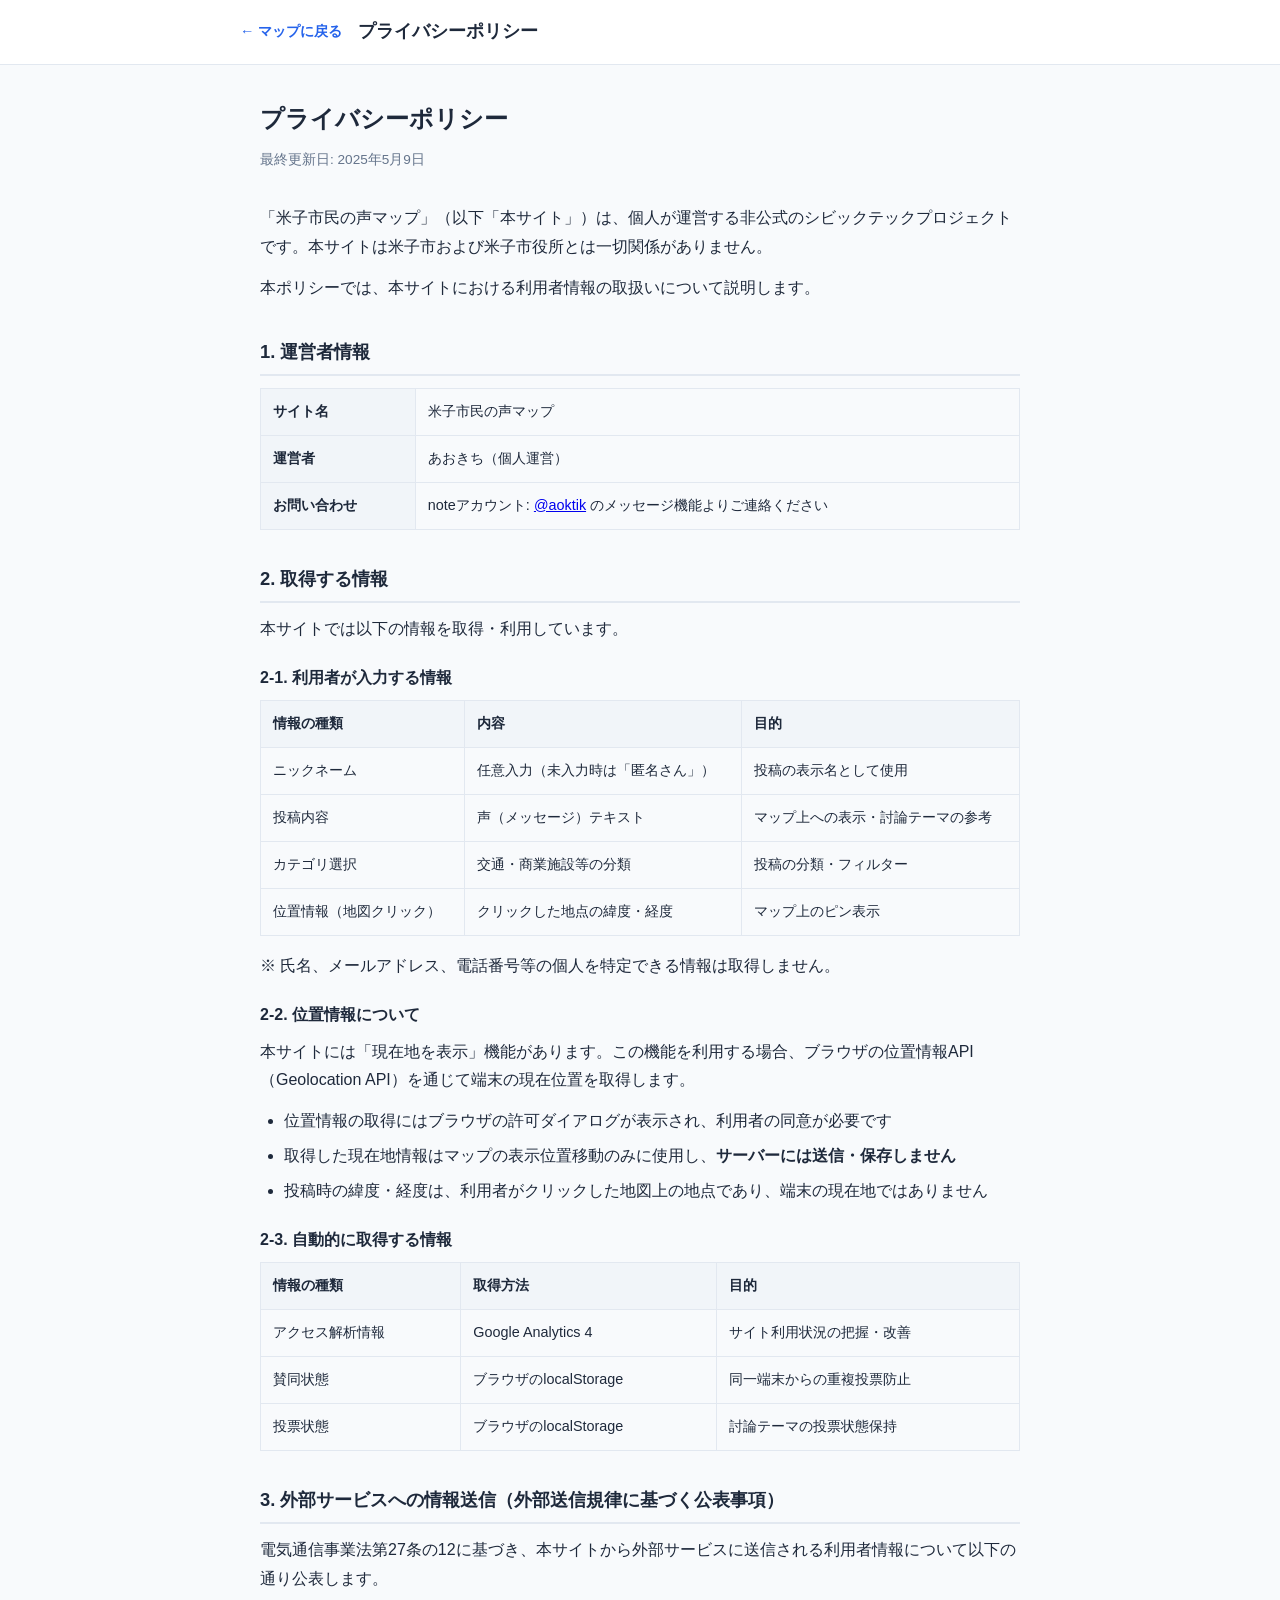
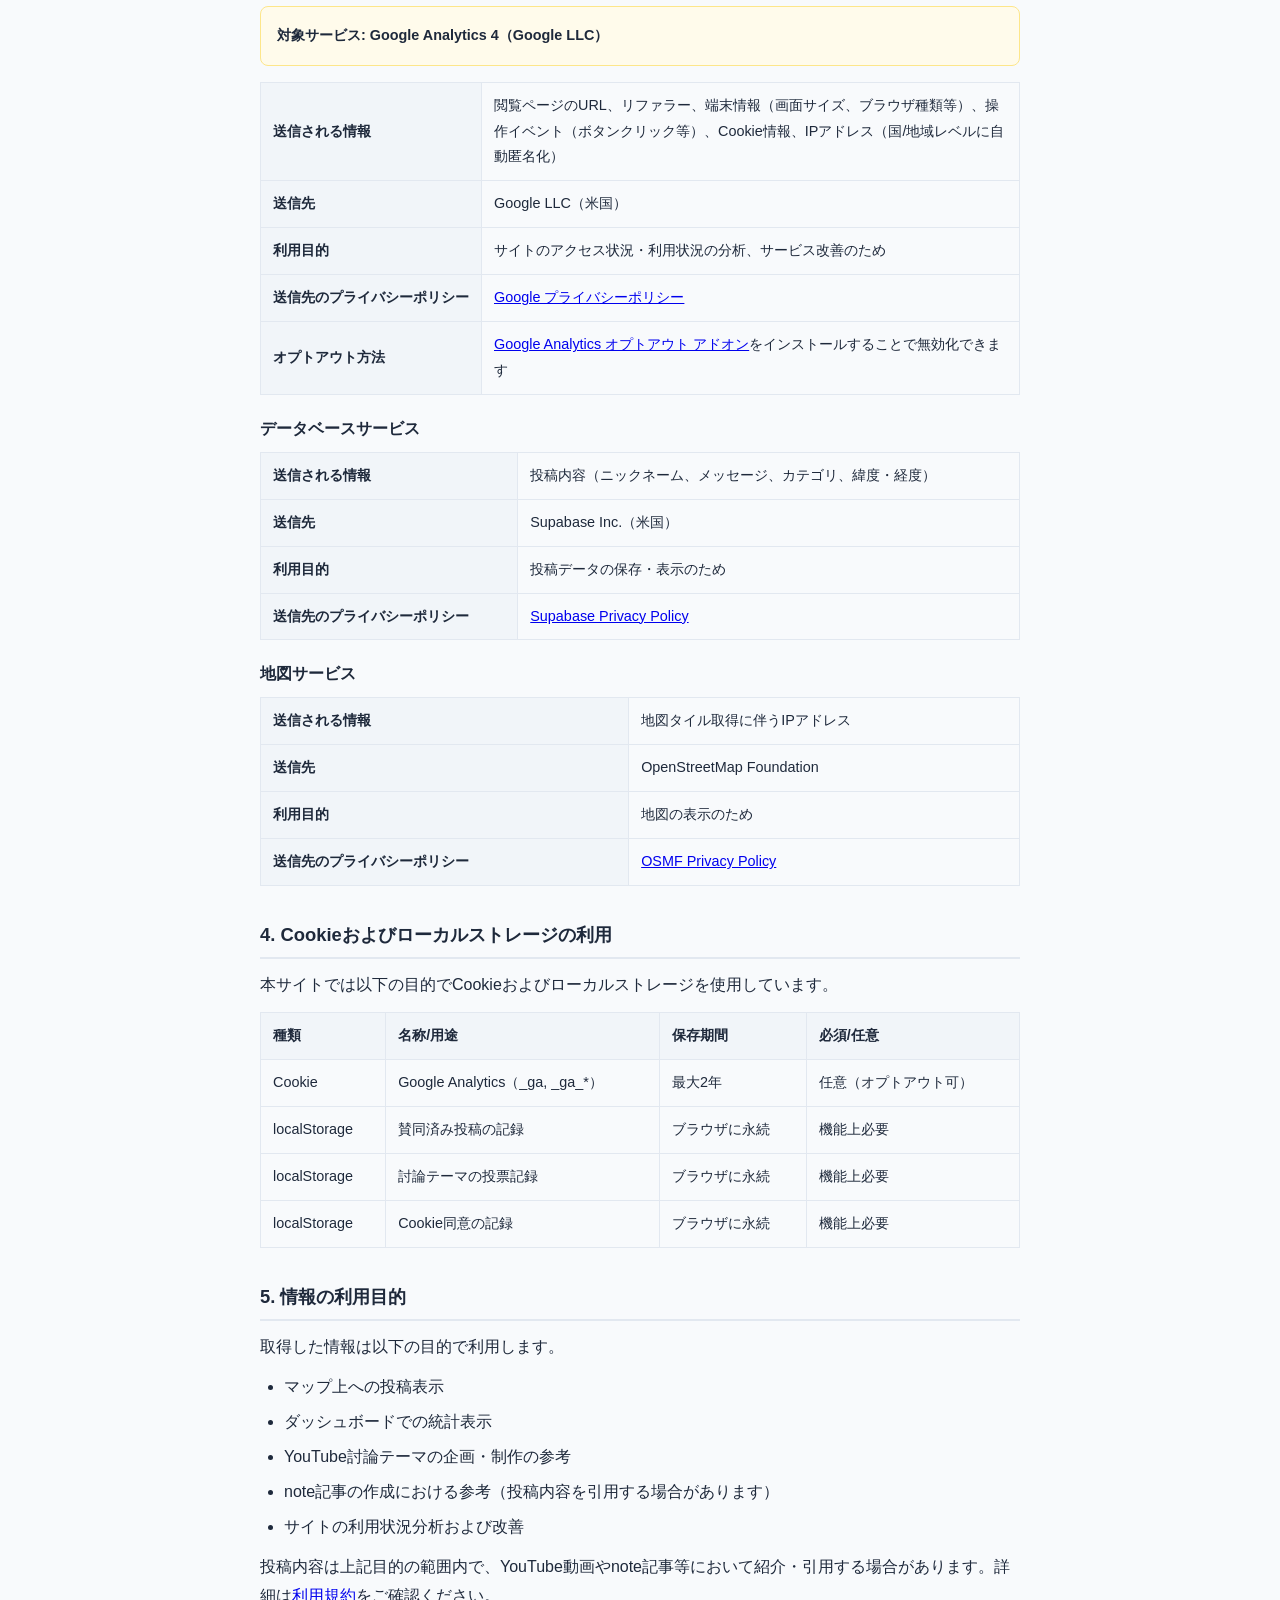
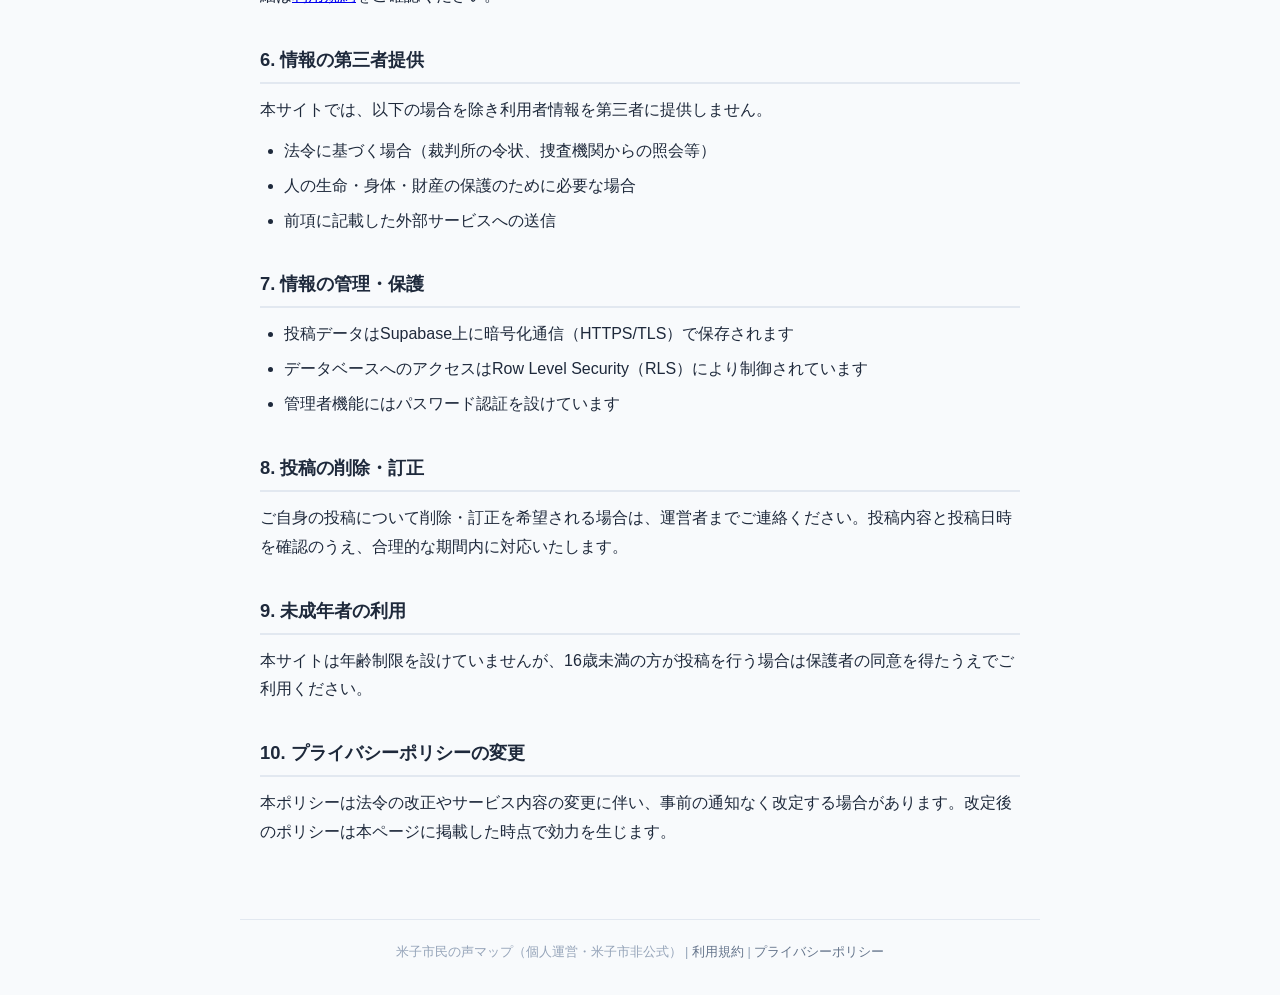
==== privacy.html @ 8576cb96 "Add legal compliance: privacy policy, terms, cookie consent, report feature - Create privacy.html co" ====
<!DOCTYPE html>
<html lang="ja">
<head>
  <meta charset="UTF-8">
  <meta name="viewport" content="width=device-width, initial-scale=1.0">
  <meta http-equiv="X-Content-Type-Options" content="nosniff">
  <meta name="referrer" content="no-referrer">
  <title>プライバシーポリシー | 米子市民の声マップ</title>
  <style>
    * { margin: 0; padding: 0; box-sizing: border-box; }
    body {
      font-family: -apple-system, BlinkMacSystemFont, "Hiragino Sans", "Hiragino Kaku Gothic ProN", Meiryo, sans-serif;
      background: #f8fafc;
      color: #1e293b;
      line-height: 1.8;
    }
    .page-header {
      background: #fff;
      border-bottom: 1px solid #e2e8f0;
      padding: 16px 20px;
    }
    .page-header-inner {
      max-width: 800px;
      margin: 0 auto;
      display: flex;
      align-items: center;
      gap: 16px;
    }
    .back-link {
      color: #2563eb;
      text-decoration: none;
      font-size: 0.9rem;
      font-weight: 600;
      white-space: nowrap;
    }
    .back-link:hover { text-decoration: underline; }
    .page-title {
      font-size: 1.1rem;
      font-weight: 700;
    }
    .content {
      max-width: 800px;
      margin: 0 auto;
      padding: 32px 20px 60px;
    }
    h1 {
      font-size: 1.5rem;
      font-weight: 800;
      margin-bottom: 8px;
    }
    .last-updated {
      font-size: 0.85rem;
      color: #64748b;
      margin-bottom: 32px;
    }
    h2 {
      font-size: 1.15rem;
      font-weight: 700;
      margin-top: 32px;
      margin-bottom: 12px;
      padding-bottom: 6px;
      border-bottom: 2px solid #e2e8f0;
    }
    h3 {
      font-size: 1rem;
      font-weight: 700;
      margin-top: 20px;
      margin-bottom: 8px;
    }
    p { margin-bottom: 12px; }
    ul, ol {
      margin-bottom: 12px;
      padding-left: 24px;
    }
    li { margin-bottom: 6px; }
    table {
      width: 100%;
      border-collapse: collapse;
      margin-bottom: 16px;
      font-size: 0.9rem;
    }
    th, td {
      border: 1px solid #e2e8f0;
      padding: 10px 12px;
      text-align: left;
    }
    th {
      background: #f1f5f9;
      font-weight: 700;
      white-space: nowrap;
    }
    .notice {
      background: #fffbeb;
      border: 1px solid #fde68a;
      border-radius: 8px;
      padding: 16px;
      margin-bottom: 16px;
      font-size: 0.9rem;
    }
    .footer-legal {
      max-width: 800px;
      margin: 0 auto;
      padding: 20px;
      text-align: center;
      font-size: 0.8rem;
      color: #94a3b8;
      border-top: 1px solid #e2e8f0;
    }
    .footer-legal a {
      color: #64748b;
      text-decoration: none;
    }
    .footer-legal a:hover { text-decoration: underline; }

    @media (max-width: 768px) {
      h1 { font-size: 1.25rem; }
      h2 { font-size: 1.05rem; }
      .content { padding: 24px 16px 48px; }
      table { font-size: 0.82rem; }
      th, td { padding: 8px; }
    }
  </style>
</head>
<body>
  <header class="page-header">
    <div class="page-header-inner">
      <a href="index.html" class="back-link">← マップに戻る</a>
      <span class="page-title">プライバシーポリシー</span>
    </div>
  </header>

  <main class="content">
    <h1>プライバシーポリシー</h1>
    <p class="last-updated">最終更新日: 2025年5月9日</p>

    <p>「米子市民の声マップ」（以下「本サイト」）は、個人が運営する非公式のシビックテックプロジェクトです。本サイトは米子市および米子市役所とは一切関係がありません。</p>
    <p>本ポリシーでは、本サイトにおける利用者情報の取扱いについて説明します。</p>

    <h2>1. 運営者情報</h2>
    <table>
      <tr><th>サイト名</th><td>米子市民の声マップ</td></tr>
      <tr><th>運営者</th><td>あおきち（個人運営）</td></tr>
      <tr><th>お問い合わせ</th><td>noteアカウント: <a href="https://note.com/aoktik" target="_blank" rel="noopener noreferrer">@aoktik</a> のメッセージ機能よりご連絡ください</td></tr>
    </table>

    <h2>2. 取得する情報</h2>
    <p>本サイトでは以下の情報を取得・利用しています。</p>

    <h3>2-1. 利用者が入力する情報</h3>
    <table>
      <tr><th>情報の種類</th><th>内容</th><th>目的</th></tr>
      <tr><td>ニックネーム</td><td>任意入力（未入力時は「匿名さん」）</td><td>投稿の表示名として使用</td></tr>
      <tr><td>投稿内容</td><td>声（メッセージ）テキスト</td><td>マップ上への表示・討論テーマの参考</td></tr>
      <tr><td>カテゴリ選択</td><td>交通・商業施設等の分類</td><td>投稿の分類・フィルター</td></tr>
      <tr><td>位置情報（地図クリック）</td><td>クリックした地点の緯度・経度</td><td>マップ上のピン表示</td></tr>
    </table>
    <p>※ 氏名、メールアドレス、電話番号等の個人を特定できる情報は取得しません。</p>

    <h3>2-2. 位置情報について</h3>
    <p>本サイトには「現在地を表示」機能があります。この機能を利用する場合、ブラウザの位置情報API（Geolocation API）を通じて端末の現在位置を取得します。</p>
    <ul>
      <li>位置情報の取得にはブラウザの許可ダイアログが表示され、利用者の同意が必要です</li>
      <li>取得した現在地情報はマップの表示位置移動のみに使用し、<strong>サーバーには送信・保存しません</strong></li>
      <li>投稿時の緯度・経度は、利用者がクリックした地図上の地点であり、端末の現在地ではありません</li>
    </ul>

    <h3>2-3. 自動的に取得する情報</h3>
    <table>
      <tr><th>情報の種類</th><th>取得方法</th><th>目的</th></tr>
      <tr><td>アクセス解析情報</td><td>Google Analytics 4</td><td>サイト利用状況の把握・改善</td></tr>
      <tr><td>賛同状態</td><td>ブラウザのlocalStorage</td><td>同一端末からの重複投票防止</td></tr>
      <tr><td>投票状態</td><td>ブラウザのlocalStorage</td><td>討論テーマの投票状態保持</td></tr>
    </table>

    <h2>3. 外部サービスへの情報送信（外部送信規律に基づく公表事項）</h2>
    <p>電気通信事業法第27条の12に基づき、本サイトから外部サービスに送信される利用者情報について以下の通り公表します。</p>

    <div class="notice">
      <strong>対象サービス: Google Analytics 4（Google LLC）</strong>
    </div>

    <table>
      <tr><th>送信される情報</th><td>閲覧ページのURL、リファラー、端末情報（画面サイズ、ブラウザ種類等）、操作イベント（ボタンクリック等）、Cookie情報、IPアドレス（国/地域レベルに自動匿名化）</td></tr>
      <tr><th>送信先</th><td>Google LLC（米国）</td></tr>
      <tr><th>利用目的</th><td>サイトのアクセス状況・利用状況の分析、サービス改善のため</td></tr>
      <tr><th>送信先のプライバシーポリシー</th><td><a href="https://policies.google.com/privacy" target="_blank" rel="noopener noreferrer">Google プライバシーポリシー</a></td></tr>
      <tr><th>オプトアウト方法</th><td><a href="https://tools.google.com/dlpage/gaoptout" target="_blank" rel="noopener noreferrer">Google Analytics オプトアウト アドオン</a>をインストールすることで無効化できます</td></tr>
    </table>

    <h3>データベースサービス</h3>
    <table>
      <tr><th>送信される情報</th><td>投稿内容（ニックネーム、メッセージ、カテゴリ、緯度・経度）</td></tr>
      <tr><th>送信先</th><td>Supabase Inc.（米国）</td></tr>
      <tr><th>利用目的</th><td>投稿データの保存・表示のため</td></tr>
      <tr><th>送信先のプライバシーポリシー</th><td><a href="https://supabase.com/privacy" target="_blank" rel="noopener noreferrer">Supabase Privacy Policy</a></td></tr>
    </table>

    <h3>地図サービス</h3>
    <table>
      <tr><th>送信される情報</th><td>地図タイル取得に伴うIPアドレス</td></tr>
      <tr><th>送信先</th><td>OpenStreetMap Foundation</td></tr>
      <tr><th>利用目的</th><td>地図の表示のため</td></tr>
      <tr><th>送信先のプライバシーポリシー</th><td><a href="https://wiki.osmfoundation.org/wiki/Privacy_Policy" target="_blank" rel="noopener noreferrer">OSMF Privacy Policy</a></td></tr>
    </table>

    <h2>4. Cookieおよびローカルストレージの利用</h2>
    <p>本サイトでは以下の目的でCookieおよびローカルストレージを使用しています。</p>
    <table>
      <tr><th>種類</th><th>名称/用途</th><th>保存期間</th><th>必須/任意</th></tr>
      <tr><td>Cookie</td><td>Google Analytics（_ga, _ga_*）</td><td>最大2年</td><td>任意（オプトアウト可）</td></tr>
      <tr><td>localStorage</td><td>賛同済み投稿の記録</td><td>ブラウザに永続</td><td>機能上必要</td></tr>
      <tr><td>localStorage</td><td>討論テーマの投票記録</td><td>ブラウザに永続</td><td>機能上必要</td></tr>
      <tr><td>localStorage</td><td>Cookie同意の記録</td><td>ブラウザに永続</td><td>機能上必要</td></tr>
    </table>

    <h2>5. 情報の利用目的</h2>
    <p>取得した情報は以下の目的で利用します。</p>
    <ul>
      <li>マップ上への投稿表示</li>
      <li>ダッシュボードでの統計表示</li>
      <li>YouTube討論テーマの企画・制作の参考</li>
      <li>note記事の作成における参考（投稿内容を引用する場合があります）</li>
      <li>サイトの利用状況分析および改善</li>
    </ul>
    <p>投稿内容は上記目的の範囲内で、YouTube動画やnote記事等において紹介・引用する場合があります。詳細は<a href="terms.html">利用規約</a>をご確認ください。</p>

    <h2>6. 情報の第三者提供</h2>
    <p>本サイトでは、以下の場合を除き利用者情報を第三者に提供しません。</p>
    <ul>
      <li>法令に基づく場合（裁判所の令状、捜査機関からの照会等）</li>
      <li>人の生命・身体・財産の保護のために必要な場合</li>
      <li>前項に記載した外部サービスへの送信</li>
    </ul>

    <h2>7. 情報の管理・保護</h2>
    <ul>
      <li>投稿データはSupabase上に暗号化通信（HTTPS/TLS）で保存されます</li>
      <li>データベースへのアクセスはRow Level Security（RLS）により制御されています</li>
      <li>管理者機能にはパスワード認証を設けています</li>
    </ul>

    <h2>8. 投稿の削除・訂正</h2>
    <p>ご自身の投稿について削除・訂正を希望される場合は、運営者までご連絡ください。投稿内容と投稿日時を確認のうえ、合理的な期間内に対応いたします。</p>

    <h2>9. 未成年者の利用</h2>
    <p>本サイトは年齢制限を設けていませんが、16歳未満の方が投稿を行う場合は保護者の同意を得たうえでご利用ください。</p>

    <h2>10. プライバシーポリシーの変更</h2>
    <p>本ポリシーは法令の改正やサービス内容の変更に伴い、事前の通知なく改定する場合があります。改定後のポリシーは本ページに掲載した時点で効力を生じます。</p>
  </main>

  <footer class="footer-legal">
    <p>米子市民の声マップ（個人運営・米子市非公式） | <a href="terms.html">利用規約</a> | <a href="privacy.html">プライバシーポリシー</a></p>
  </footer>
</body>
</html>
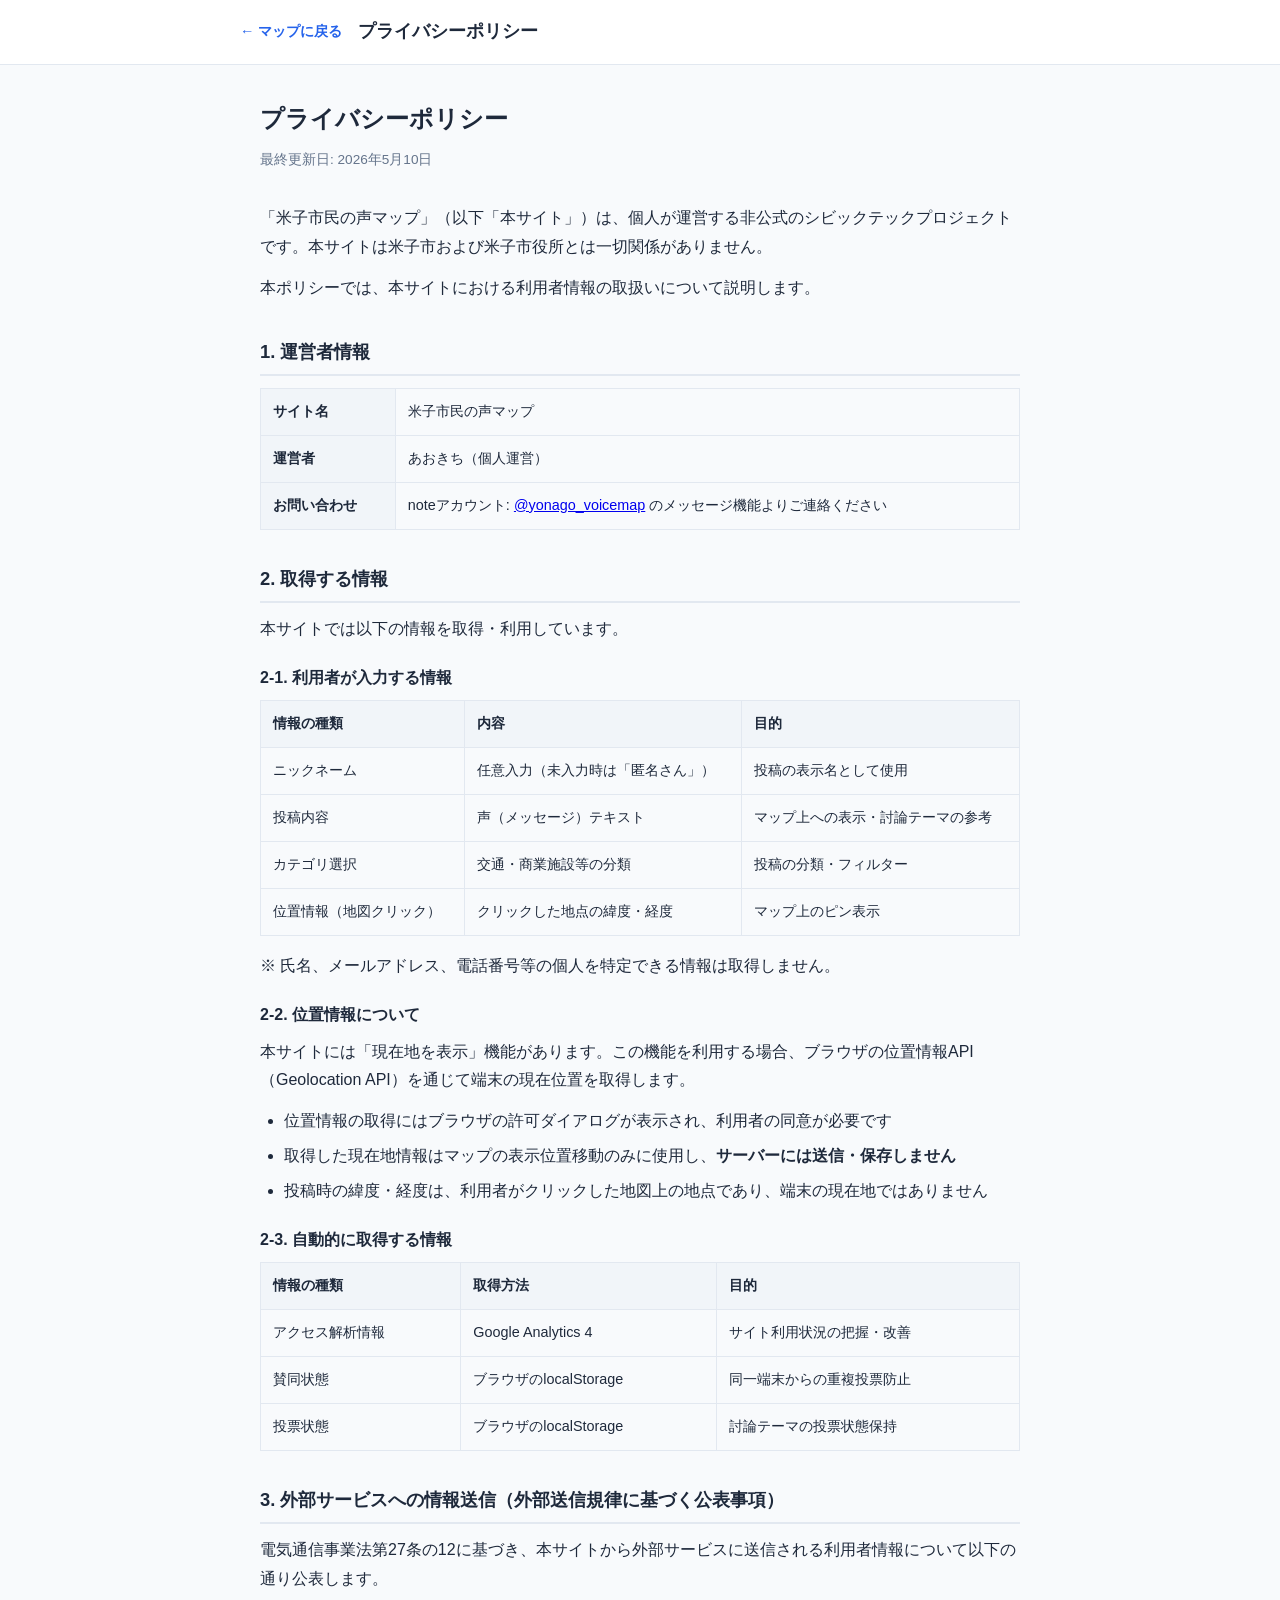
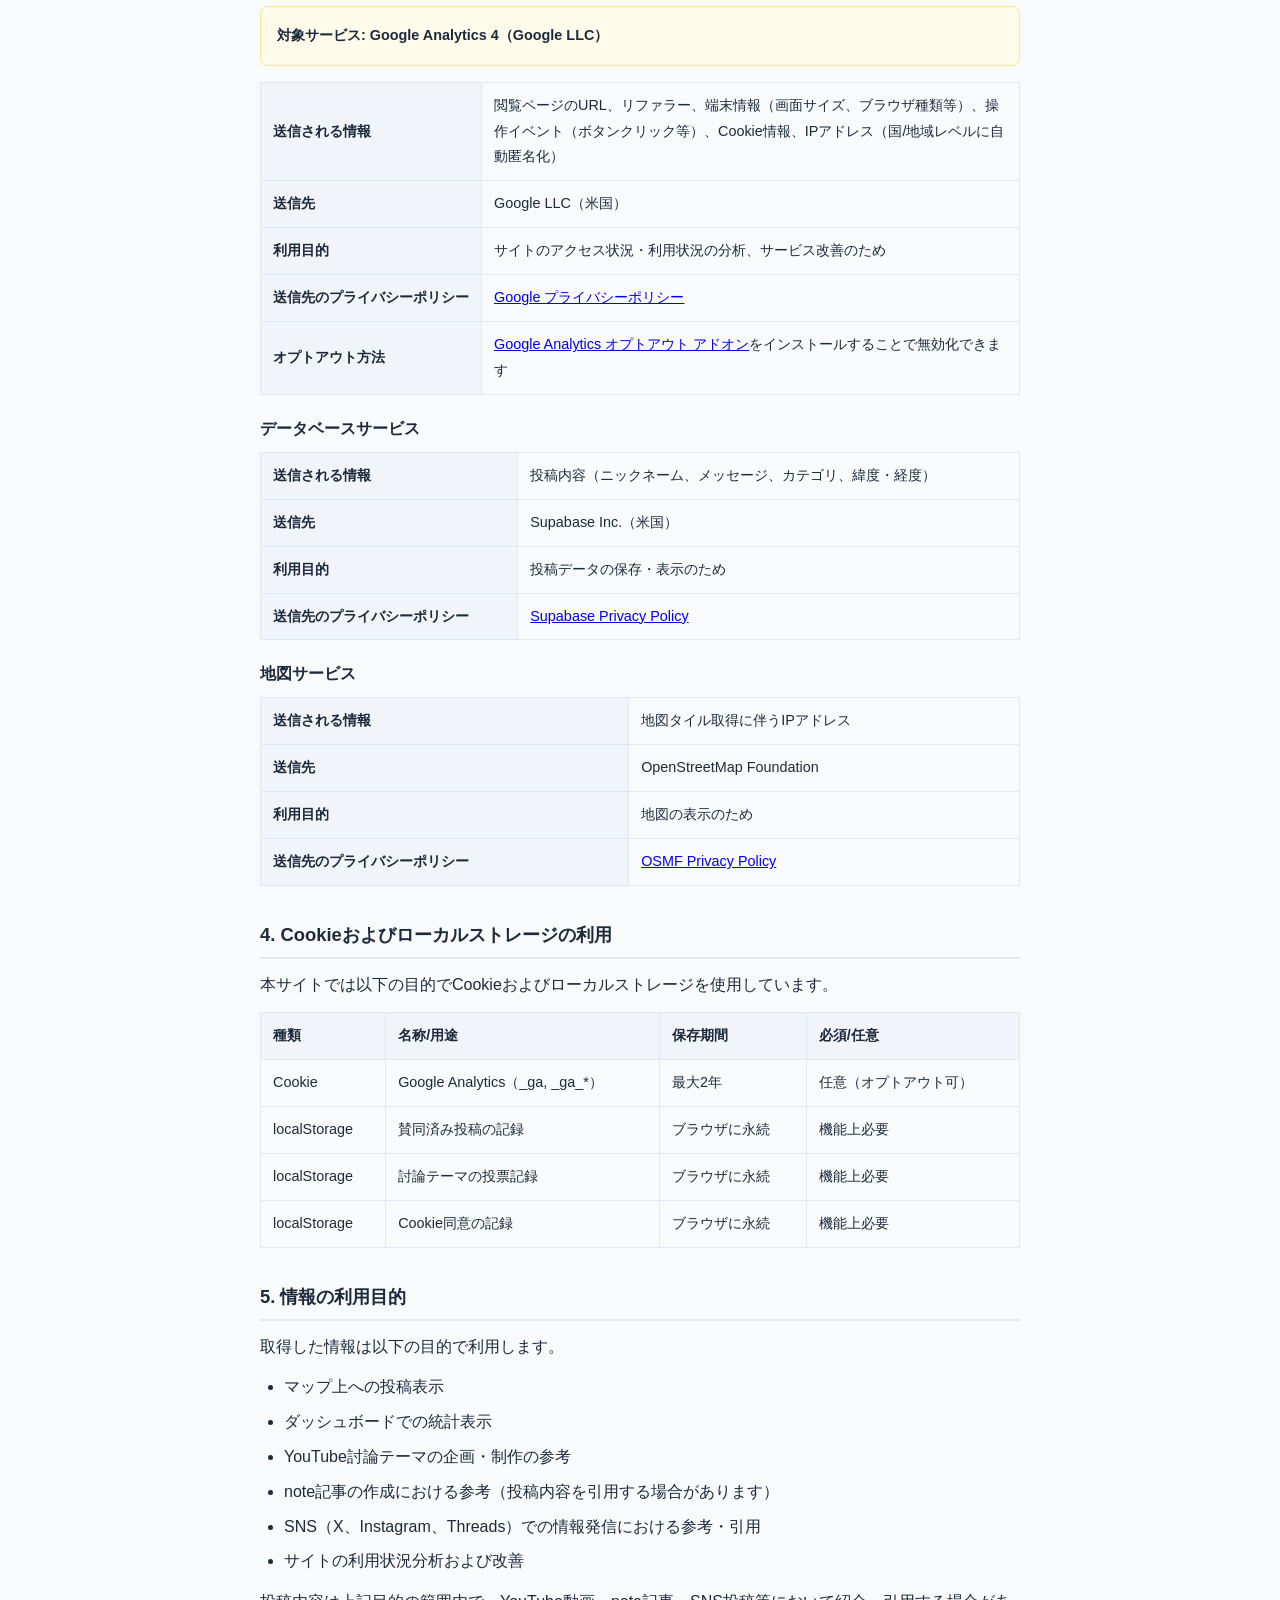
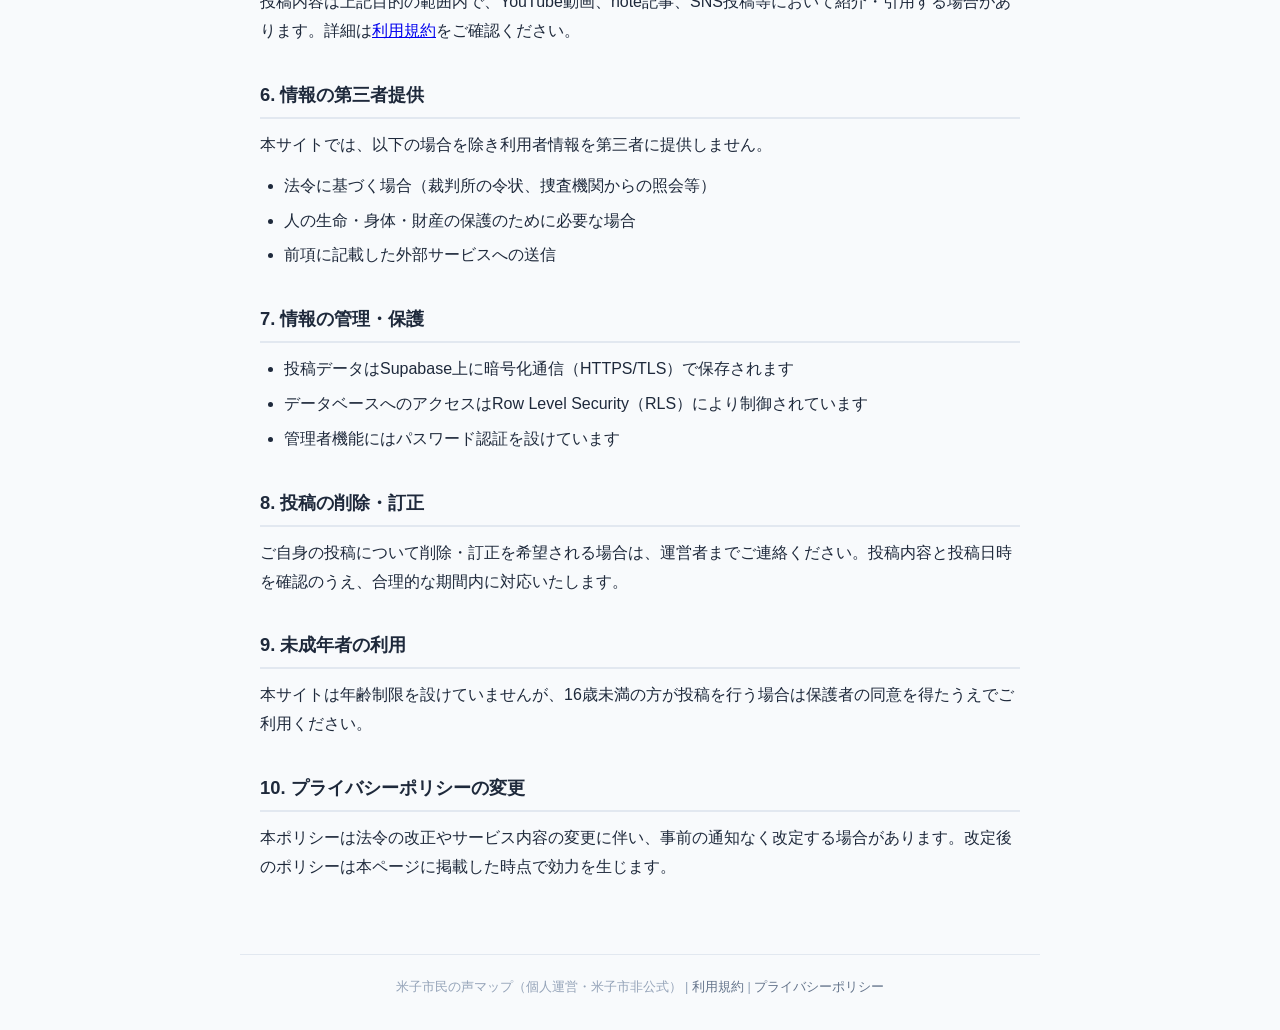
==== commit d37eb5cd: "利用規約・プライバシーポリシーをSNSアカウント追加に合わせて更新 - 連絡先noteアカウントを@aoktik→@yonago_voicemapに変更 - 利用目的にSNS（X、Instagram、" ====
--- a/privacy.html
+++ b/privacy.html
@@ -131,7 +131,7 @@
 
   <main class="content">
     <h1>プライバシーポリシー</h1>
-    <p class="last-updated">最終更新日: 2025年5月9日</p>
+    <p class="last-updated">最終更新日: 2026年5月10日</p>
 
     <p>「米子市民の声マップ」（以下「本サイト」）は、個人が運営する非公式のシビックテックプロジェクトです。本サイトは米子市および米子市役所とは一切関係がありません。</p>
     <p>本ポリシーでは、本サイトにおける利用者情報の取扱いについて説明します。</p>
@@ -140,7 +140,7 @@
     <table>
       <tr><th>サイト名</th><td>米子市民の声マップ</td></tr>
       <tr><th>運営者</th><td>あおきち（個人運営）</td></tr>
-      <tr><th>お問い合わせ</th><td>noteアカウント: <a href="https://note.com/aoktik" target="_blank" rel="noopener noreferrer">@aoktik</a> のメッセージ機能よりご連絡ください</td></tr>
+      <tr><th>お問い合わせ</th><td>noteアカウント: <a href="https://note.com/yonago_voicemap" target="_blank" rel="noopener noreferrer">@yonago_voicemap</a> のメッセージ機能よりご連絡ください</td></tr>
     </table>
 
     <h2>2. 取得する情報</h2>
@@ -220,9 +220,10 @@
       <li>ダッシュボードでの統計表示</li>
       <li>YouTube討論テーマの企画・制作の参考</li>
       <li>note記事の作成における参考（投稿内容を引用する場合があります）</li>
+      <li>SNS（X、Instagram、Threads）での情報発信における参考・引用</li>
       <li>サイトの利用状況分析および改善</li>
     </ul>
-    <p>投稿内容は上記目的の範囲内で、YouTube動画やnote記事等において紹介・引用する場合があります。詳細は<a href="terms.html">利用規約</a>をご確認ください。</p>
+    <p>投稿内容は上記目的の範囲内で、YouTube動画、note記事、SNS投稿等において紹介・引用する場合があります。詳細は<a href="terms.html">利用規約</a>をご確認ください。</p>
 
     <h2>6. 情報の第三者提供</h2>
     <p>本サイトでは、以下の場合を除き利用者情報を第三者に提供しません。</p>
